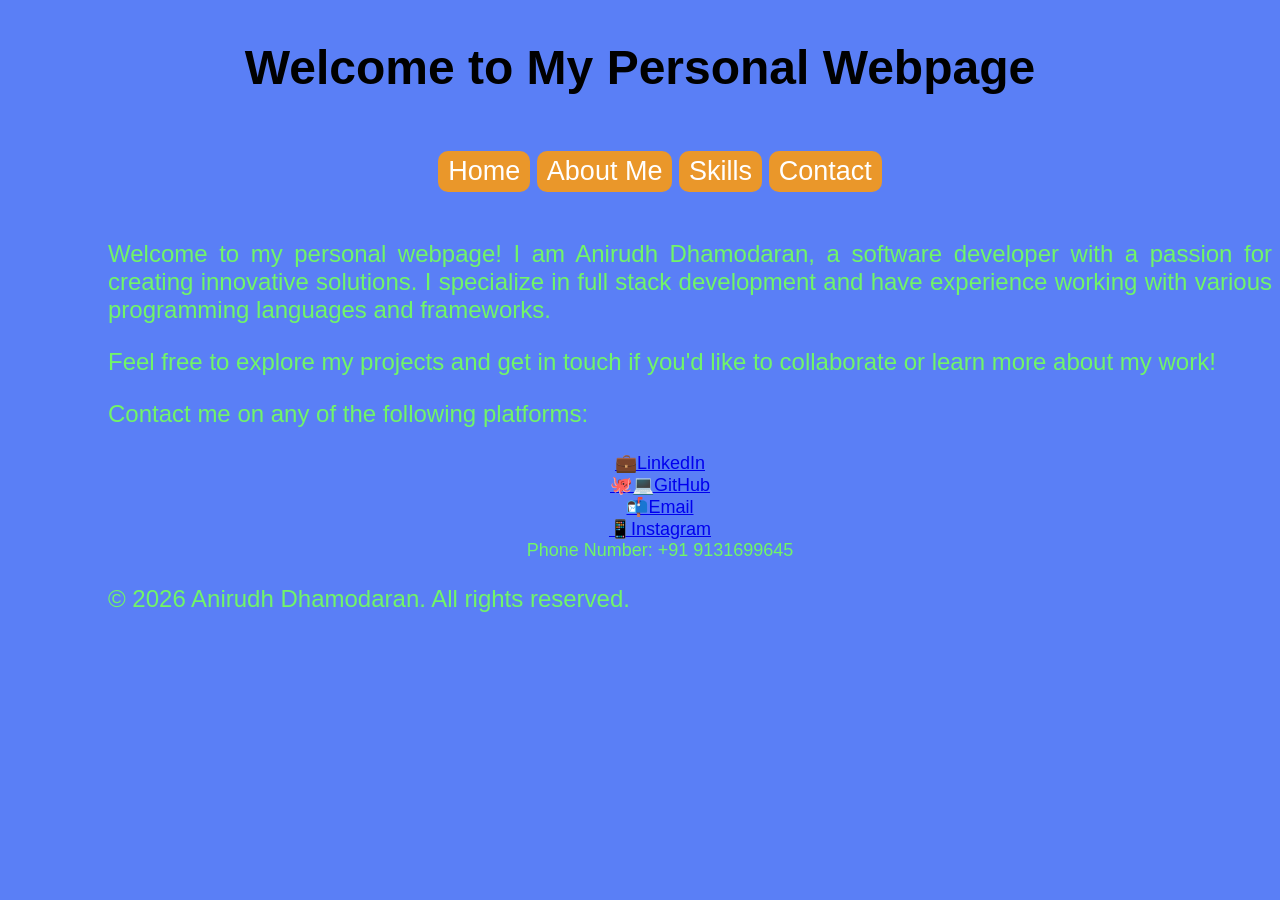
==== index.html @ d90ebed8 "Add files via upload" ====
<!DOCTYPE html>
<html lang="en">
<head>
    <meta charset="UTF-8">
    <meta name="viewport" content="width=device-width, initial-scale=1.0">
    <title>Anirudh Dhamodaran</title>
    <link rel="stylesheet" href="styles.css">
</head>
<body>
    <header>
        <h1>Welcome to My Personal Webpage</h1>
        <nav>
            <ul>
                <li class="nav-links"><a href="index.html"><button>Home</button></a></li>
                <li class="nav-links"><a href="about.html"><button>About Me</button></a></li>
                <li class="nav-links"><a href="skills.html"><button>Skills</button></a></li>
                <li class="nav-links"><a href="contact.html"><button>Contact</button></a></li>
            </ul>
        </nav>
    </header>
    <p>Welcome to my personal webpage! I am Anirudh Dhamodaran, a software developer with a passion for creating innovative solutions. I specialize in full stack development and have experience working with various programming languages and frameworks.</p>
    <p>Feel free to explore my projects and get in touch if you'd like to collaborate or learn more about my work!</p>
    <p>Contact me on any of the following platforms:</p>
    <ul>
        <li><a href="https://www.linkedin.com/in/anirudh-dhamodaran-4a5846377/">💼LinkedIn</a></li>
        <li><a href="https://github.com/Senzar36">🐙💻GitHub</a></li>
        <li><a href="mailto:anirudhdhamodaran107@gmail.com">📬Email</a></li>
        <li><a href="https://www.instagram.com/anirudh.3607/">📱Instagram</a></li>
        <li>Phone Number: +91 9131699645</li>
    </ul>
    <footer>
        <p>&copy; 2026 Anirudh Dhamodaran. All rights reserved.</p>
    </footer>
</body>
</html>
---- styles.css ----
body {
    align-content: center;
    background-color: #5a7ff6;
}

h1 {
    color: rgb(0, 0, 0);
    font-family: 'Segoe UI', Tahoma, Geneva, Verdana, sans-serif;
    font-size: 3em;
    text-align: center;
}

h3 {
    color: rgb(0, 0, 0);
    font-family: 'Segoe UI', Tahoma, Geneva, Verdana, sans-serif;
    font-size: 2em;
    text-align: center;
}

p {
    color: rgb(113, 245, 104);
    font-family: 'Segoe UI', Tahoma, Geneva, Verdana, sans-serif;
    font-size: 1.5em;
    text-align: justify;
    margin-left: 100px;
}

ul {
    color: rgb(113, 245, 104);
    font-family: 'Segoe UI', Tahoma, Geneva, Verdana, sans-serif;
    font-size: 1.5em;
    text-align: center;
    list-style-type: none;
}

button {
    background-color: rgb(234, 151, 42);
    color: rgb(255, 255, 255);
    font-family: 'Segoe UI', Tahoma, Geneva, Verdana, sans-serif;
    font-size: 1.5em;
    padding: 5px 10px;
    border: none;
    border-radius: 10px;
    cursor: pointer;
}

nav {
    display: flex;
    justify-content: center;
    gap: 20px;
    margin-top: 20px;
}

li {
    font-size: large;
}

.nav-links {
    display: inline-block;
}
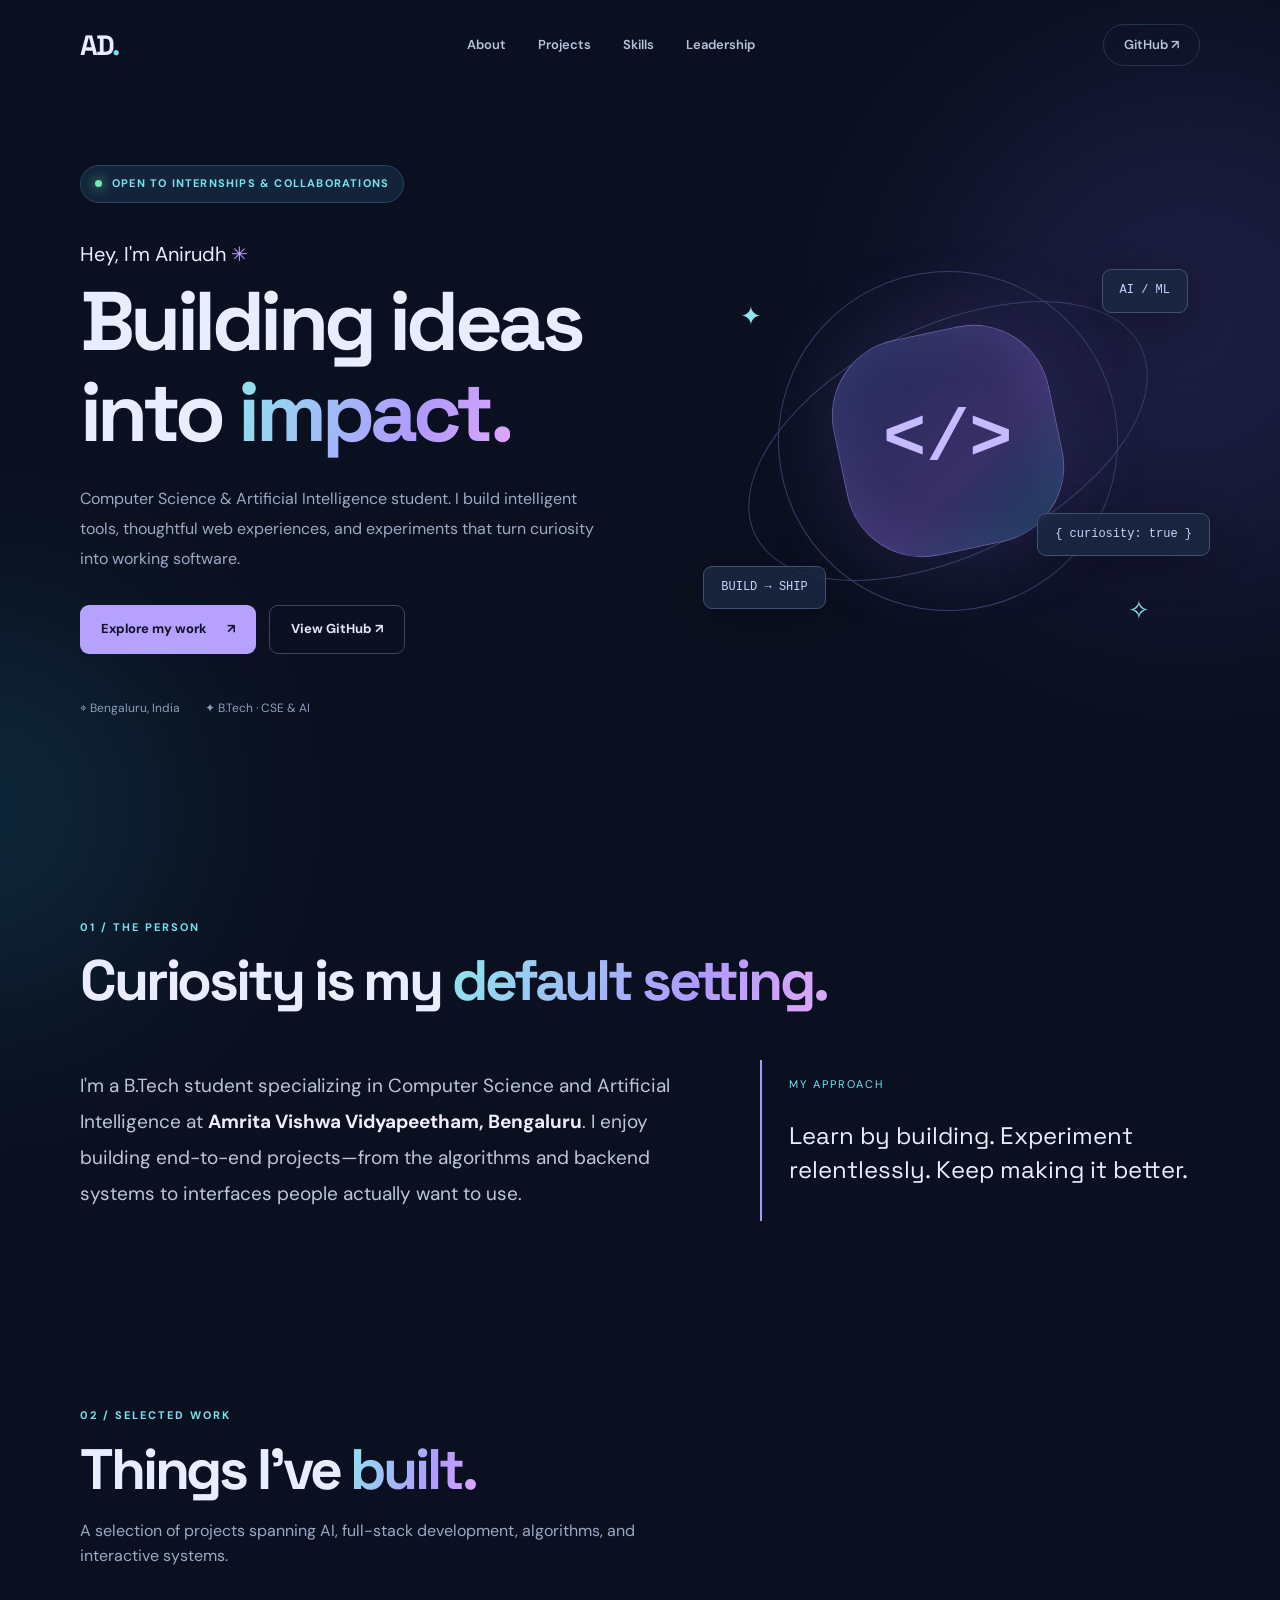
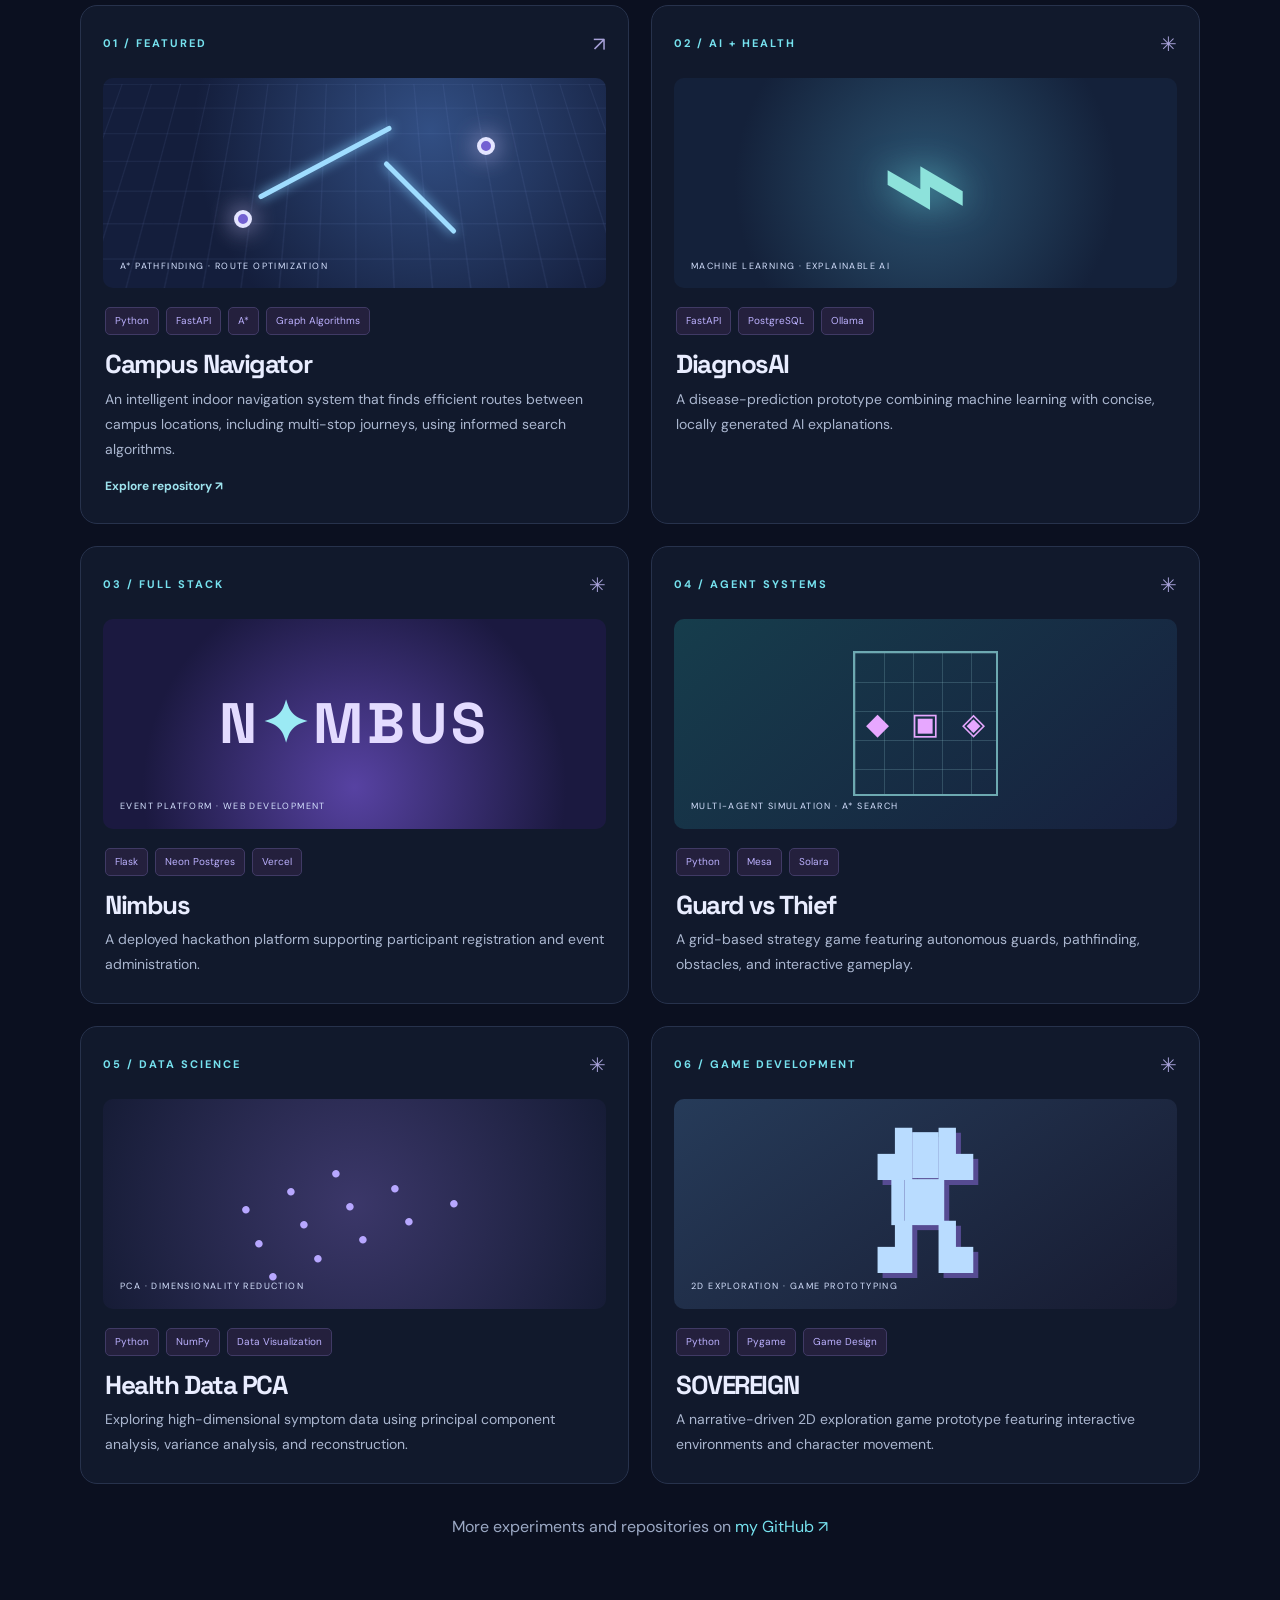
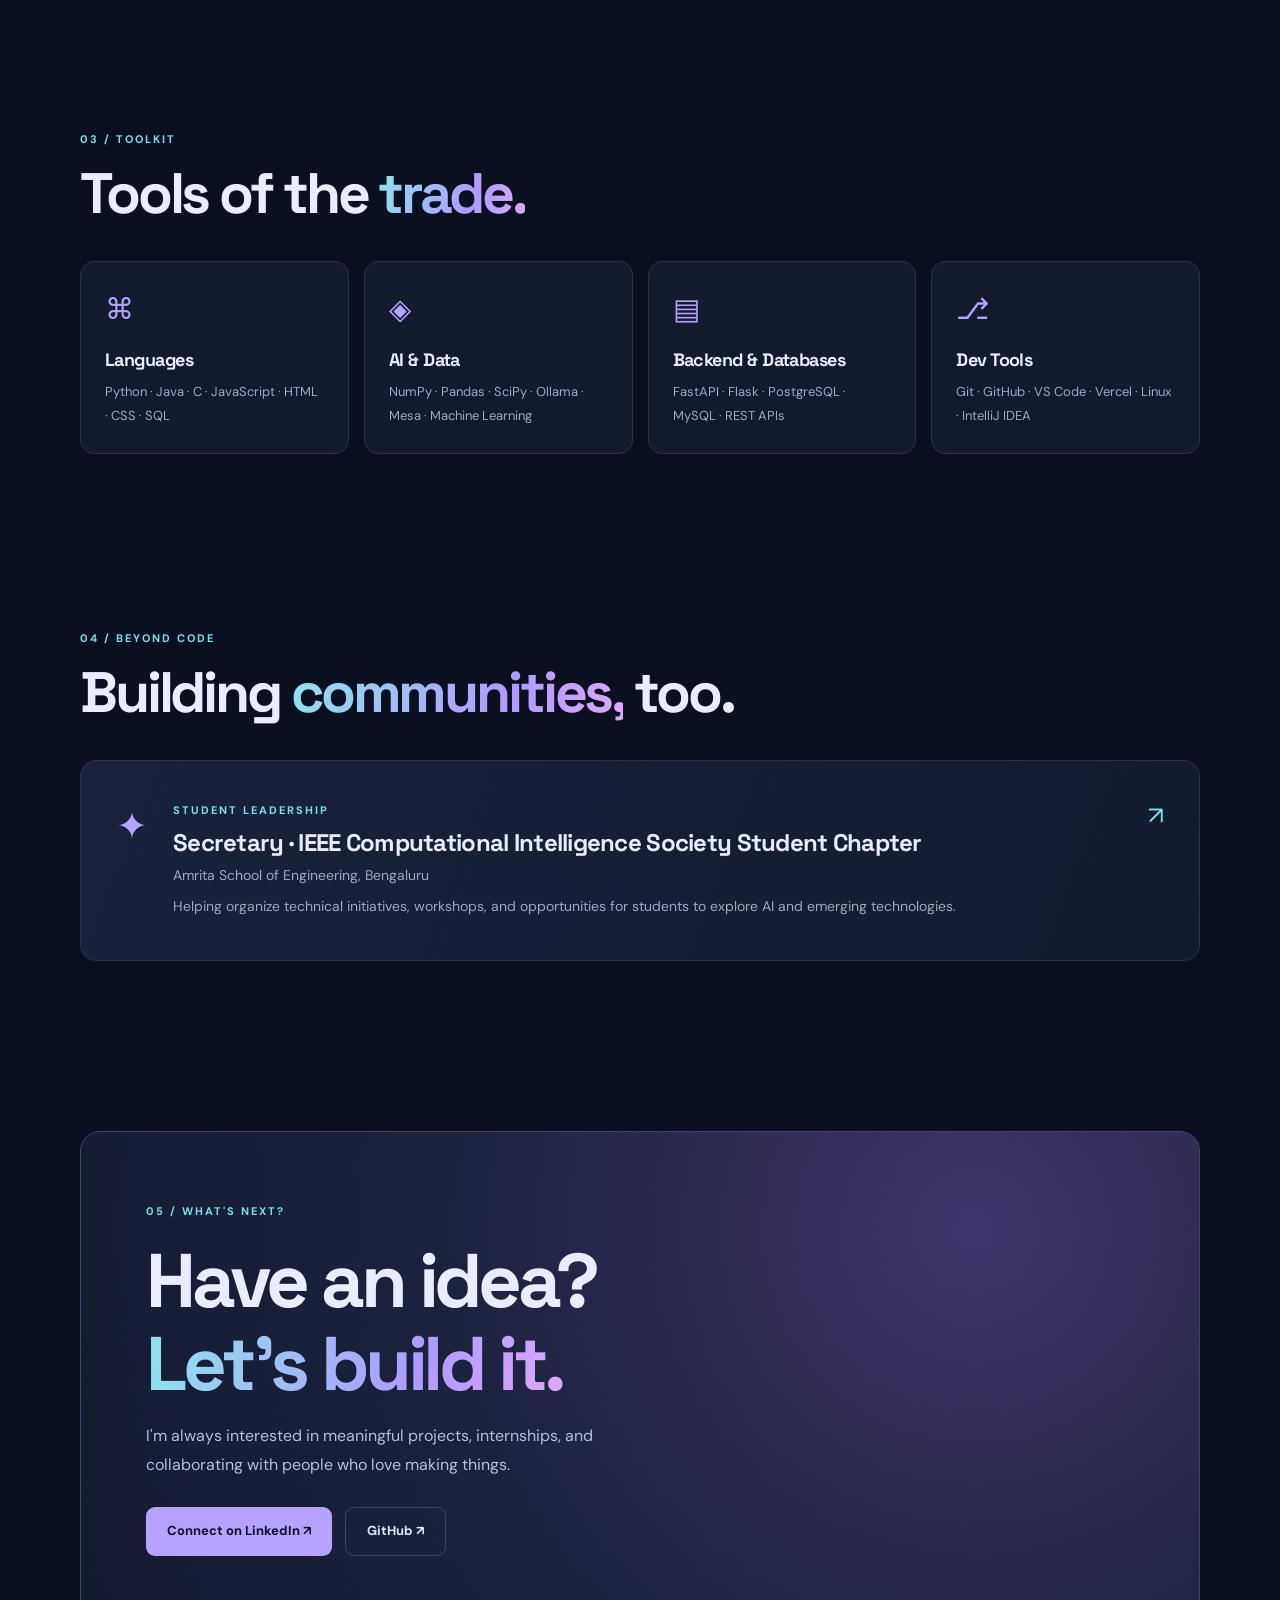
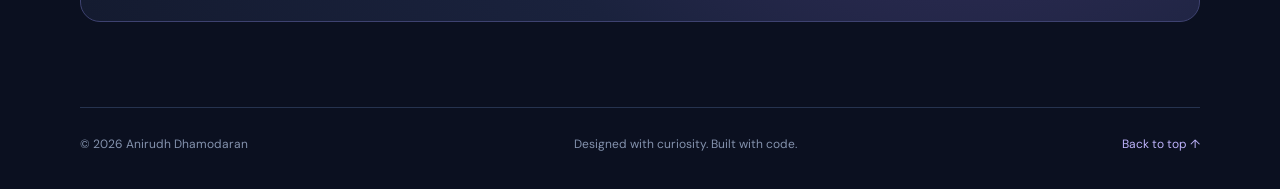
==== commit 9ec83196: "An even Better Change" ====
--- a/index.html
+++ b/index.html
@@ -1,35 +1 @@
-<!DOCTYPE html>
-<html lang="en">
-<head>
-    <meta charset="UTF-8">
-    <meta name="viewport" content="width=device-width, initial-scale=1.0">
-    <title>Anirudh Dhamodaran</title>
-    <link rel="stylesheet" href="styles.css">
-</head>
-<body>
-    <header>
-        <h1>Welcome to My Personal Webpage</h1>
-        <nav>
-            <ul>
-                <li class="nav-links"><a href="index.html"><button>Home</button></a></li>
-                <li class="nav-links"><a href="about.html"><button>About Me</button></a></li>
-                <li class="nav-links"><a href="skills.html"><button>Skills</button></a></li>
-                <li class="nav-links"><a href="contact.html"><button>Contact</button></a></li>
-            </ul>
-        </nav>
-    </header>
-    <p>Welcome to my personal webpage! I am Anirudh Dhamodaran, a software developer with a passion for creating innovative solutions. I specialize in full stack development and have experience working with various programming languages and frameworks.</p>
-    <p>Feel free to explore my projects and get in touch if you'd like to collaborate or learn more about my work!</p>
-    <p>Contact me on any of the following platforms:</p>
-    <ul>
-        <li><a href="https://www.linkedin.com/in/anirudh-dhamodaran-4a5846377/">💼LinkedIn</a></li>
-        <li><a href="https://github.com/Senzar36">🐙💻GitHub</a></li>
-        <li><a href="mailto:anirudhdhamodaran107@gmail.com">📬Email</a></li>
-        <li><a href="https://www.instagram.com/anirudh.3607/">📱Instagram</a></li>
-        <li>Phone Number: +91 9131699645</li>
-    </ul>
-    <footer>
-        <p>&copy; 2026 Anirudh Dhamodaran. All rights reserved.</p>
-    </footer>
-</body>
-</html>+<!doctype html><html lang="en"><head><meta charset="utf-8"><meta name="viewport" content="width=device-width,initial-scale=1"><meta name="theme-color" content="#0b1020"><meta name="description" content="Anirudh Dhamodaran — Computer Science & AI student building practical software, AI systems and interactive experiences."><title>Anirudh Dhamodaran | Software & AI Developer</title><link rel="stylesheet" href="style.css"></head><body><div class="glow glow-a"></div><div class="glow glow-b"></div><header class="nav wrap"><a class="brand" href="#home">AD<span>.</span></a><nav id="nav"><a href="#about">About</a><a href="#projects">Projects</a><a href="#skills">Skills</a><a href="#experience">Leadership</a></nav><a class="nav-cta" href="https://github.com/Senzar36" target="_blank" rel="noopener noreferrer">GitHub ↗</a><button class="menu" aria-label="Toggle navigation" aria-expanded="false">☰</button></header><main><section id="home" class="hero wrap"><div class="hero-copy"><div class="eyebrow"><span class="dot"></span> OPEN TO INTERNSHIPS & COLLABORATIONS</div><p class="intro">Hey, I'm Anirudh <span class="wave">✳</span></p><h1>Building ideas<br>into <em>impact.</em></h1><p class="lead">Computer Science & Artificial Intelligence student. I build intelligent tools, thoughtful web experiences, and experiments that turn curiosity into working software.</p><div class="actions"><a class="btn primary" href="#projects">Explore my work <span>↗</span></a><a class="btn secondary" href="https://github.com/Senzar36" target="_blank" rel="noopener noreferrer">View GitHub ↗</a></div><div class="hero-meta"><span>⌖ Bengaluru, India</span><span>✦ B.Tech · CSE & AI</span></div></div><div class="hero-art" aria-hidden="true"><div class="orbit orbit-one"></div><div class="orbit orbit-two"></div><div class="core"><span>&lt;/&gt;</span></div><div class="float-tag tag-one">AI / ML</div><div class="float-tag tag-two">BUILD → SHIP</div><div class="float-tag tag-three">{ curiosity: true }</div><div class="star s1">✦</div><div class="star s2">✧</div></div></section><section id="about" class="section wrap"><div class="section-head"><span class="kicker">01 / THE PERSON</span><h2>Curiosity is my <em>default setting.</em></h2></div><div class="about-grid"><p>I'm a B.Tech student specializing in Computer Science and Artificial Intelligence at <strong>Amrita Vishwa Vidyapeetham, Bengaluru</strong>. I enjoy building end-to-end projects—from the algorithms and backend systems to interfaces people actually want to use.</p><div class="about-note"><span>MY APPROACH</span><p>Learn by building. Experiment relentlessly. Keep making it better.</p></div></div></section><section id="projects" class="section wrap"><div class="section-head"><span class="kicker">02 / SELECTED WORK</span><h2>Things I've <em>built.</em></h2><p>A selection of projects spanning AI, full-stack development, algorithms, and interactive systems.</p></div><div class="project-grid"><article class="project featured"><div class="project-top"><span class="project-num">01 / FEATURED</span><span class="project-symbol">↗</span></div><div class="project-visual visual-navigator"><div class="map-grid"></div><div class="route r1"></div><div class="route r2"></div><div class="pin p1"></div><div class="pin p2"></div><span class="visual-caption">A* PATHFINDING · ROUTE OPTIMIZATION</span></div><div class="project-body"><div class="project-tags"><span>Python</span><span>FastAPI</span><span>A*</span><span>Graph Algorithms</span></div><h3>Campus Navigator</h3><p>An intelligent indoor navigation system that finds efficient routes between campus locations, including multi-stop journeys, using informed search algorithms.</p><a href="https://github.com/Senzar36/Campus_Navigator" target="_blank" rel="noopener noreferrer">Explore repository ↗</a></div></article><article class="project"><div class="project-top"><span class="project-num">02 / AI + HEALTH</span><span class="project-symbol">✳</span></div><div class="project-visual visual-diagnos"><div class="pulse-line">⌁</div><span class="visual-caption">MACHINE LEARNING · EXPLAINABLE AI</span></div><div class="project-body"><div class="project-tags"><span>FastAPI</span><span>PostgreSQL</span><span>Ollama</span></div><h3>DiagnosAI</h3><p>A disease-prediction prototype combining machine learning with concise, locally generated AI explanations.</p></div></article><article class="project"><div class="project-top"><span class="project-num">03 / FULL STACK</span><span class="project-symbol">✳</span></div><div class="project-visual visual-nimbus"><div class="nimbus-word">N<span>✦</span>MBUS</div><span class="visual-caption">EVENT PLATFORM · WEB DEVELOPMENT</span></div><div class="project-body"><div class="project-tags"><span>Flask</span><span>Neon Postgres</span><span>Vercel</span></div><h3>Nimbus</h3><p>A deployed hackathon platform supporting participant registration and event administration.</p></div></article><article class="project"><div class="project-top"><span class="project-num">04 / AGENT SYSTEMS</span><span class="project-symbol">✳</span></div><div class="project-visual visual-game"><div class="game-grid"><span>◆</span><span>▣</span><span>◈</span></div><span class="visual-caption">MULTI-AGENT SIMULATION · A* SEARCH</span></div><div class="project-body"><div class="project-tags"><span>Python</span><span>Mesa</span><span>Solara</span></div><h3>Guard vs Thief</h3><p>A grid-based strategy game featuring autonomous guards, pathfinding, obstacles, and interactive gameplay.</p></div></article><article class="project"><div class="project-top"><span class="project-num">05 / DATA SCIENCE</span><span class="project-symbol">✳</span></div><div class="project-visual visual-pca"><div class="scatter">· · ·<br> · · · ·<br>· · · · ·</div><span class="visual-caption">PCA · DIMENSIONALITY REDUCTION</span></div><div class="project-body"><div class="project-tags"><span>Python</span><span>NumPy</span><span>Data Visualization</span></div><h3>Health Data PCA</h3><p>Exploring high-dimensional symptom data using principal component analysis, variance analysis, and reconstruction.</p></div></article><article class="project"><div class="project-top"><span class="project-num">06 / GAME DEVELOPMENT</span><span class="project-symbol">✳</span></div><div class="project-visual visual-sovereign"><div class="pixel-character">▟█▙<br>▐█▌<br>▟ ▙</div><span class="visual-caption">2D EXPLORATION · GAME PROTOTYPING</span></div><div class="project-body"><div class="project-tags"><span>Python</span><span>Pygame</span><span>Game Design</span></div><h3>SOVEREIGN</h3><p>A narrative-driven 2D exploration game prototype featuring interactive environments and character movement.</p></div></article></div><p class="more-work">More experiments and repositories on <a href="https://github.com/Senzar36" target="_blank" rel="noopener noreferrer">my GitHub ↗</a></p></section><section id="skills" class="section wrap"><div class="section-head"><span class="kicker">03 / TOOLKIT</span><h2>Tools of the <em>trade.</em></h2></div><div class="skill-grid"><div class="skill-card"><div class="skill-icon">⌘</div><h3>Languages</h3><p>Python · Java · C · JavaScript · HTML · CSS · SQL</p></div><div class="skill-card"><div class="skill-icon">◈</div><h3>AI & Data</h3><p>NumPy · Pandas · SciPy · Ollama · Mesa · Machine Learning</p></div><div class="skill-card"><div class="skill-icon">▤</div><h3>Backend & Databases</h3><p>FastAPI · Flask · PostgreSQL · MySQL · REST APIs</p></div><div class="skill-card"><div class="skill-icon">⎇</div><h3>Dev Tools</h3><p>Git · GitHub · VS Code · Vercel · Linux · IntelliJ IDEA</p></div></div></section><section id="experience" class="section wrap"><div class="section-head"><span class="kicker">04 / BEYOND CODE</span><h2>Building <em>communities,</em> too.</h2></div><div class="leadership"><div class="lead-icon">✦</div><div><span class="role-label">STUDENT LEADERSHIP</span><h3>Secretary · IEEE Computational Intelligence Society Student Chapter</h3><p>Amrita School of Engineering, Bengaluru</p><p>Helping organize technical initiatives, workshops, and opportunities for students to explore AI and emerging technologies.</p></div><span class="lead-arrow">↗</span></div></section><section id="contact" class="section wrap"><div class="contact-box"><span class="kicker">05 / WHAT'S NEXT?</span><h2>Have an idea?<br><em>Let's build it.</em></h2><p>I'm always interested in meaningful projects, internships, and collaborating with people who love making things.</p><div class="actions"><a class="btn primary" href="https://www.linkedin.com/" target="_blank" rel="noopener noreferrer" title="Find me on LinkedIn">Connect on LinkedIn ↗</a><a class="btn secondary" href="https://github.com/Senzar36" target="_blank" rel="noopener noreferrer">GitHub ↗</a></div></div></section></main><footer class="wrap footer"><span>© <span id="year"></span> Anirudh Dhamodaran</span><span>Designed with curiosity. Built with code.</span><a href="#home">Back to top ↑</a></footer><script src="script.js"></script></body></html>
--- a/style.css
+++ b/style.css
@@ -0,0 +1 @@
+@import url('https://fonts.googleapis.com/css2?family=DM+Sans:wght@400;500;600;700&family=Space+Grotesk:wght@400;500;600;700&display=swap');:root{--bg:#0b1020;--panel:#111a30;--text:#e9edff;--muted:#9ca9c4;--line:#26334f;--violet:#ad93ff;--cyan:#76e2ef}*{box-sizing:border-box}html{scroll-behavior:smooth}body{margin:0;background:var(--bg);color:var(--text);font-family:'DM Sans',sans-serif;line-height:1.6;overflow-x:hidden}a{color:inherit;text-decoration:none}button{font:inherit}.wrap{width:min(1120px,calc(100% - 48px));margin:auto}.glow{position:absolute;pointer-events:none;filter:blur(100px);border-radius:50%;opacity:.19;z-index:-1}.glow-a{background:#6551c9;width:500px;height:500px;top:80px;right:-160px}.glow-b{background:#1b8ea9;width:380px;height:380px;top:620px;left:-210px}.nav{height:90px;display:flex;align-items:center;gap:40px}.brand{font-family:'Space Grotesk';font-size:28px;font-weight:700;letter-spacing:-2px}.brand span{color:var(--cyan)}nav{display:flex;gap:32px;margin:auto}nav a,.nav-cta{font-size:13px;color:#b7c2db;font-weight:600}nav a:hover,.nav-cta:hover{color:var(--cyan)}.nav-cta{border:1px solid var(--line);border-radius:50px;padding:10px 20px}.menu{display:none;background:none;border:0;color:white;font-size:24px}.hero{min-height:650px;display:grid;grid-template-columns:1.12fr 1fr;align-items:center;gap:50px;padding:75px 0 110px}.eyebrow,.kicker,.project-num,.role-label{font-size:11px;font-weight:700;letter-spacing:2px;color:var(--cyan)}.eyebrow{display:inline-flex;align-items:center;gap:10px;background:#13243a;border:1px solid #28445b;padding:9px 14px;border-radius:50px;letter-spacing:1.2px}.dot{width:7px;height:7px;background:#78e7b4;border-radius:50%;box-shadow:0 0 12px #78e7b4}.intro{font-size:20px;margin:35px 0 6px}.wave{color:#b99fff}h1,h2,h3{font-family:'Space Grotesk',sans-serif;letter-spacing:-.055em;line-height:1.1}h1{font-size:clamp(58px,6.5vw,88px);margin:0}em{font-style:normal;background:linear-gradient(110deg,#8de6ed,#b09aff 65%,#e0a8fa);color:transparent;background-clip:text}.lead{font-size:16px;color:var(--muted);max-width:530px;line-height:1.9;margin:25px 0 30px}.actions{display:flex;gap:13px;flex-wrap:wrap}.btn{display:inline-flex;align-items:center;gap:20px;border-radius:9px;padding:13px 21px;font-size:13px;font-weight:700;transition:transform .2s,background .2s}.btn:hover{transform:translateY(-3px)}.primary{background:#b6a1ff;color:#101327}.primary:hover{background:#d0c2ff}.secondary{border:1px solid #384665;color:#e2e7ff}.secondary:hover{background:#1a2540}.hero-meta{display:flex;gap:25px;color:#8d9dbb;font-size:12px;margin-top:45px}.hero-art{height:440px;position:relative;display:grid;place-items:center}.orbit{position:absolute;border:1px solid #334064;border-radius:50%;transform:rotate(-26deg)}.orbit-one{width:340px;height:340px}.orbit-two{width:430px;height:230px}.core{width:220px;height:220px;border-radius:35%;display:grid;place-items:center;background:linear-gradient(145deg,#222b59,#392f68 60%,#153b59);border:1px solid #665da0;box-shadow:0 0 90px #7764d133,inset 0 0 55px #b6a1ff22;transform:rotate(-12deg)}.core span{font-family:monospace;font-size:72px;font-weight:bold;color:#c6bbff;transform:rotate(12deg)}.float-tag{position:absolute;padding:11px 17px;border-radius:9px;background:#1b2741d9;border:1px solid #405074;color:#c3d3ff;font-family:monospace;font-size:12px;box-shadow:0 12px 40px #0004}.tag-one{top:48px;right:12px}.tag-two{bottom:52px;left:8px}.tag-three{right:-10px;bottom:105px}.star{position:absolute;color:#8fe7ee;font-size:26px}.s1{top:75px;left:45px}.s2{right:50px;bottom:30px}.section{padding:85px 0;scroll-margin-top:40px}.section-head{margin-bottom:36px}.section-head h2{font-size:clamp(38px,5vw,57px);margin:12px 0}.section-head>p{color:var(--muted);max-width:580px}.about-grid{display:grid;grid-template-columns:1.4fr 1fr;gap:65px;align-items:center}.about-grid>p{font-size:19px;line-height:1.9;color:#bbc6dc}.about-grid strong{color:#f0edff}.about-note{border-left:2px solid #a998ff;padding:10px 0 10px 27px}.about-note span{font-size:11px;letter-spacing:2px;color:var(--cyan)}.about-note p{font-family:'Space Grotesk';font-size:24px;line-height:1.4}.project-grid{display:grid;grid-template-columns:repeat(2,minmax(0,1fr));gap:22px}.project{background:#11192c;border:1px solid #27324c;border-radius:17px;padding:22px;transition:transform .25s,border-color .25s}.project:hover{transform:translateY(-5px);border-color:#7967b2}.project-top{display:flex;justify-content:space-between;align-items:center;margin-bottom:18px}.project-symbol{font-size:20px;color:#a7a1d8}.project-visual{height:210px;border-radius:10px;position:relative;overflow:hidden;display:grid;place-items:center}.visual-caption{position:absolute;bottom:15px;left:17px;font-size:9px;letter-spacing:1.4px;color:#d6e2ff}.visual-navigator{background:radial-gradient(circle at 65% 25%,#324f84,#141e3c 65%)}.map-grid{position:absolute;inset:0;background-image:linear-gradient(#98b2ff14 1px,transparent 1px),linear-gradient(90deg,#98b2ff14 1px,transparent 1px);background-size:28px 28px;transform:perspective(350px) rotateX(25deg) scale(1.2)}.route{position:absolute;background:#9fddff;box-shadow:0 0 12px #82c9f9;border-radius:5px}.r1{width:150px;height:5px;transform:translate(-30px,-20px) rotate(-28deg)}.r2{width:100px;height:5px;transform:translate(65px,15px) rotate(45deg)}.pin{width:18px;height:18px;border:4px solid #e4e5ff;background:#7361d2;border-radius:50%;position:absolute;box-shadow:0 0 25px #d6caff}.p1{left:26%;top:63%}.p2{right:22%;top:28%}.visual-diagnos{background:radial-gradient(circle,#2b5270,#14213a 70%)}.pulse-line{font-size:155px;color:#8de2db;text-shadow:0 0 35px #69d9d999;line-height:1}.visual-nimbus{background:radial-gradient(circle at 50% 80%,#5742a2,#1b1940 70%)}.nimbus-word{font-family:'Space Grotesk';font-size:57px;font-weight:700;letter-spacing:4px;color:#e3dbff}.nimbus-word span{color:#9beaf4}.visual-game{background:linear-gradient(140deg,#163d4c,#17203e)}.game-grid{width:145px;height:145px;border:2px solid #6da9b1;background-image:linear-gradient(#7caeb944 1px,transparent 1px),linear-gradient(90deg,#7caeb944 1px,transparent 1px);background-size:29px 29px;display:flex;align-items:center;justify-content:space-around;font-size:30px;color:#e7a7ff}.visual-pca{background:radial-gradient(circle,#3b3769,#161c36)}.scatter{font-size:65px;letter-spacing:12px;line-height:.55;color:#b7a7ff;transform:rotate(-22deg)}.visual-sovereign{background:linear-gradient(145deg,#263b59,#171b31)}.pixel-character{font-family:monospace;white-space:pre;font-size:44px;line-height:1.05;color:#b9dcff;text-shadow:5px 5px #564b92}.project-body{padding:19px 2px 3px}.project-tags{display:flex;gap:7px;flex-wrap:wrap}.project-tags span{font-size:10px;color:#bcb1ff;border:1px solid #403a65;background:#24203d;border-radius:5px;padding:5px 9px}.project h3{font-size:26px;margin:15px 0 8px}.project p{font-size:14px;color:#aab6cf;line-height:1.8;margin:0}.project-body>a{display:inline-block;margin-top:15px;color:#9de2ed;font-size:12px;font-weight:700}.more-work{text-align:center;color:var(--muted);margin-top:30px}.more-work a{color:var(--cyan)}.skill-grid{display:grid;grid-template-columns:repeat(4,1fr);gap:15px}.skill-card{border:1px solid var(--line);border-radius:14px;background:#121a2d;padding:24px}.skill-icon{color:#b6a3ff;font-size:29px}.skill-card h3{font-size:18px;letter-spacing:-.03em;margin:17px 0 10px}.skill-card p{color:var(--muted);font-size:13px;line-height:1.9;margin:0}.leadership{display:flex;align-items:flex-start;gap:25px;border:1px solid var(--line);border-radius:16px;padding:35px;background:linear-gradient(110deg,#18223a,#121b2e)}.lead-icon{font-size:38px;color:#b6a3ff}.leadership h3{font-size:24px;letter-spacing:-.03em;margin:8px 0}.leadership p{font-size:14px;color:var(--muted);margin:8px 0}.lead-arrow{margin-left:auto;color:var(--cyan);font-size:25px}.contact-box{border:1px solid #3e4270;background:radial-gradient(circle at 80% 20%,#41356b,#1a223d 55%,#141b30);padding:65px;border-radius:20px}.contact-box h2{font-size:clamp(50px,6vw,76px);margin:16px 0}.contact-box p{max-width:540px;color:#b6c0d8;line-height:1.8;margin-bottom:28px}.footer{border-top:1px solid var(--line);padding:27px 0 35px;display:flex;justify-content:space-between;gap:15px;font-size:12px;color:#8492ad}.footer a{color:#bdb2fa}@media(max-width:850px){.hero{grid-template-columns:1fr;padding-top:50px}.hero-art{height:340px;grid-row:2}.orbit-one{width:270px;height:270px}.orbit-two{width:340px;height:180px}.core{width:170px;height:170px}.core span{font-size:56px}.skill-grid{grid-template-columns:repeat(2,1fr)}.about-grid{gap:30px}}@media(max-width:600px){.wrap{width:min(100% - 32px,1120px)}.nav{height:75px}.nav-cta{margin-left:auto}.menu{display:block}.nav nav{display:none;position:absolute;top:72px;left:16px;right:16px;background:#17223b;border:1px solid #35415d;padding:20px;z-index:10;border-radius:12px;flex-direction:column;gap:15px}.nav nav.open{display:flex}.hero{gap:0;padding:40px 0 65px;min-height:0}.hero-meta{flex-wrap:wrap;gap:10px 20px}.hero-art{height:310px}.float-tag{font-size:10px}.tag-three{right:0}.section{padding:65px 0}.about-grid,.project-grid,.skill-grid{grid-template-columns:1fr}.about-grid>p{font-size:16px}.project-visual{height:190px}.contact-box{padding:36px 24px}.leadership{padding:23px;gap:12px}.lead-icon{font-size:25px}.leadership h3{font-size:20px}.footer{flex-direction:column;align-items:flex-start}.nav-cta{padding:8px 13px}}
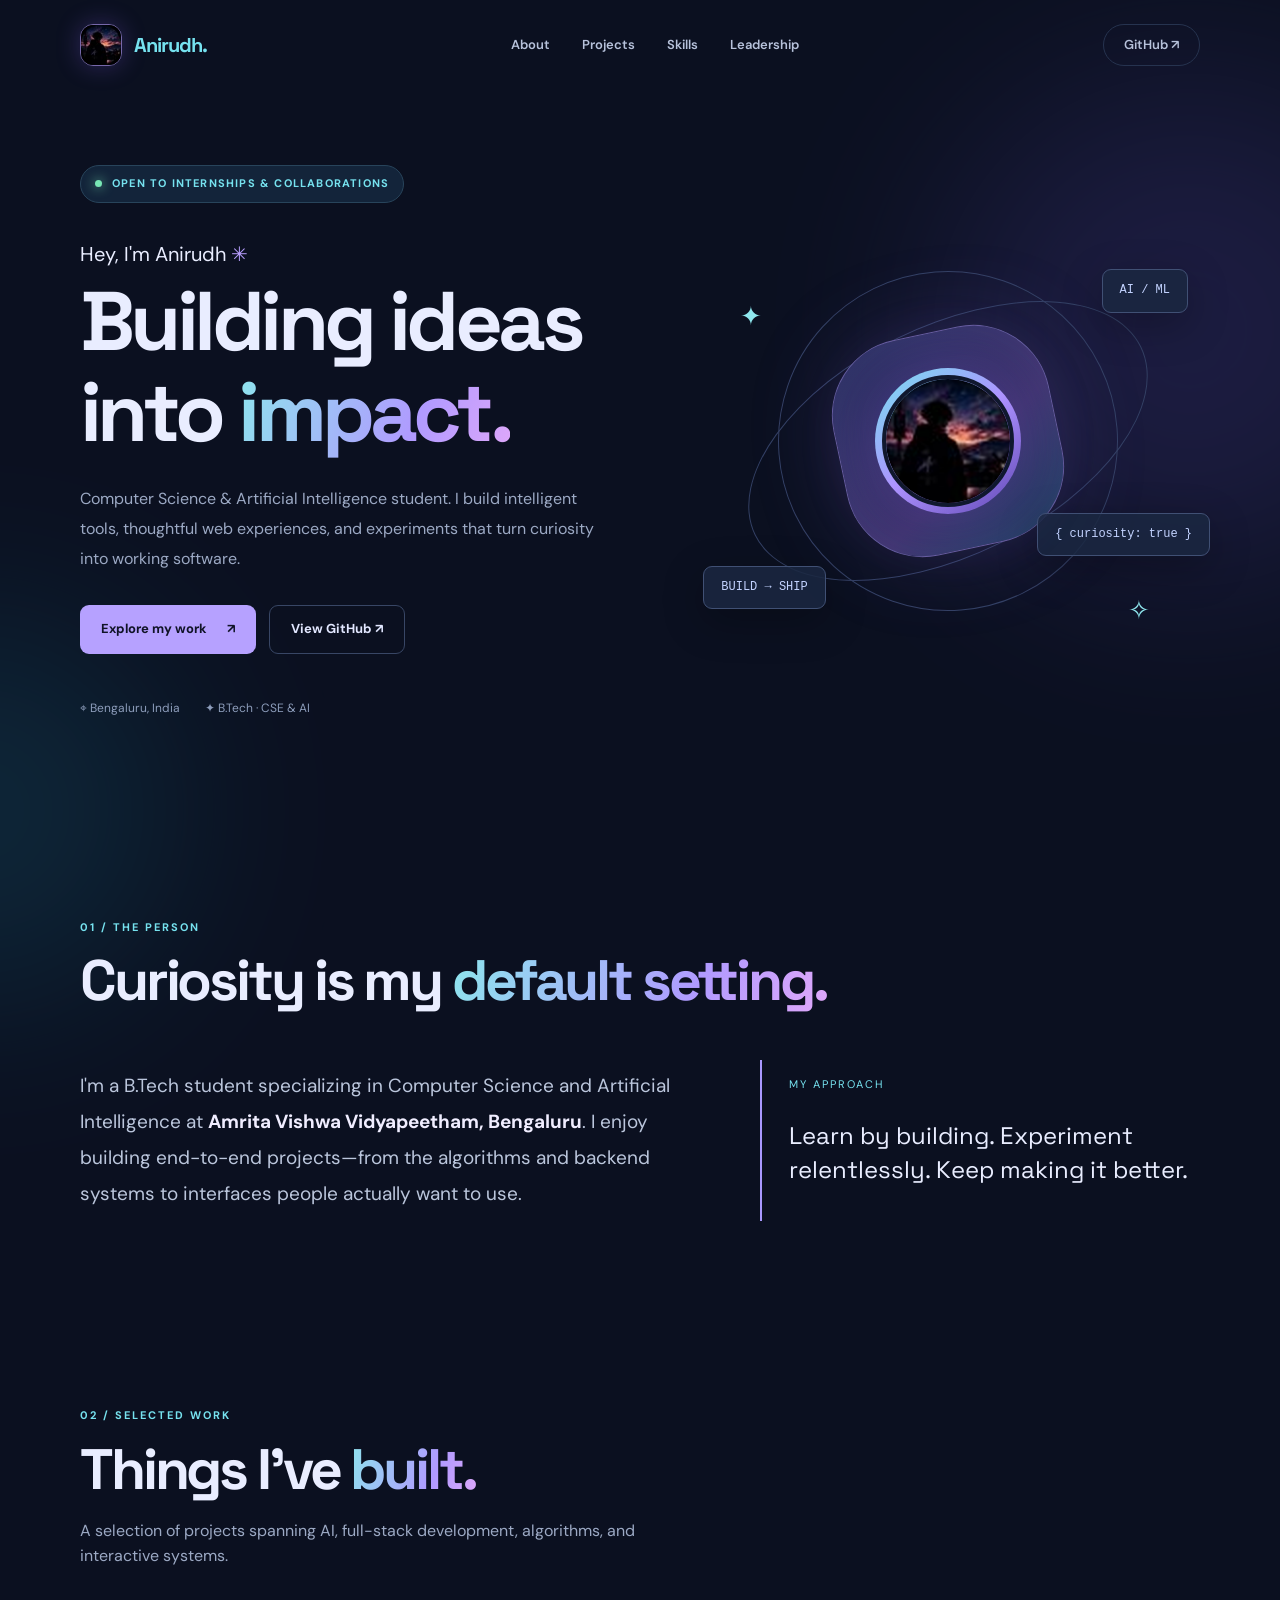
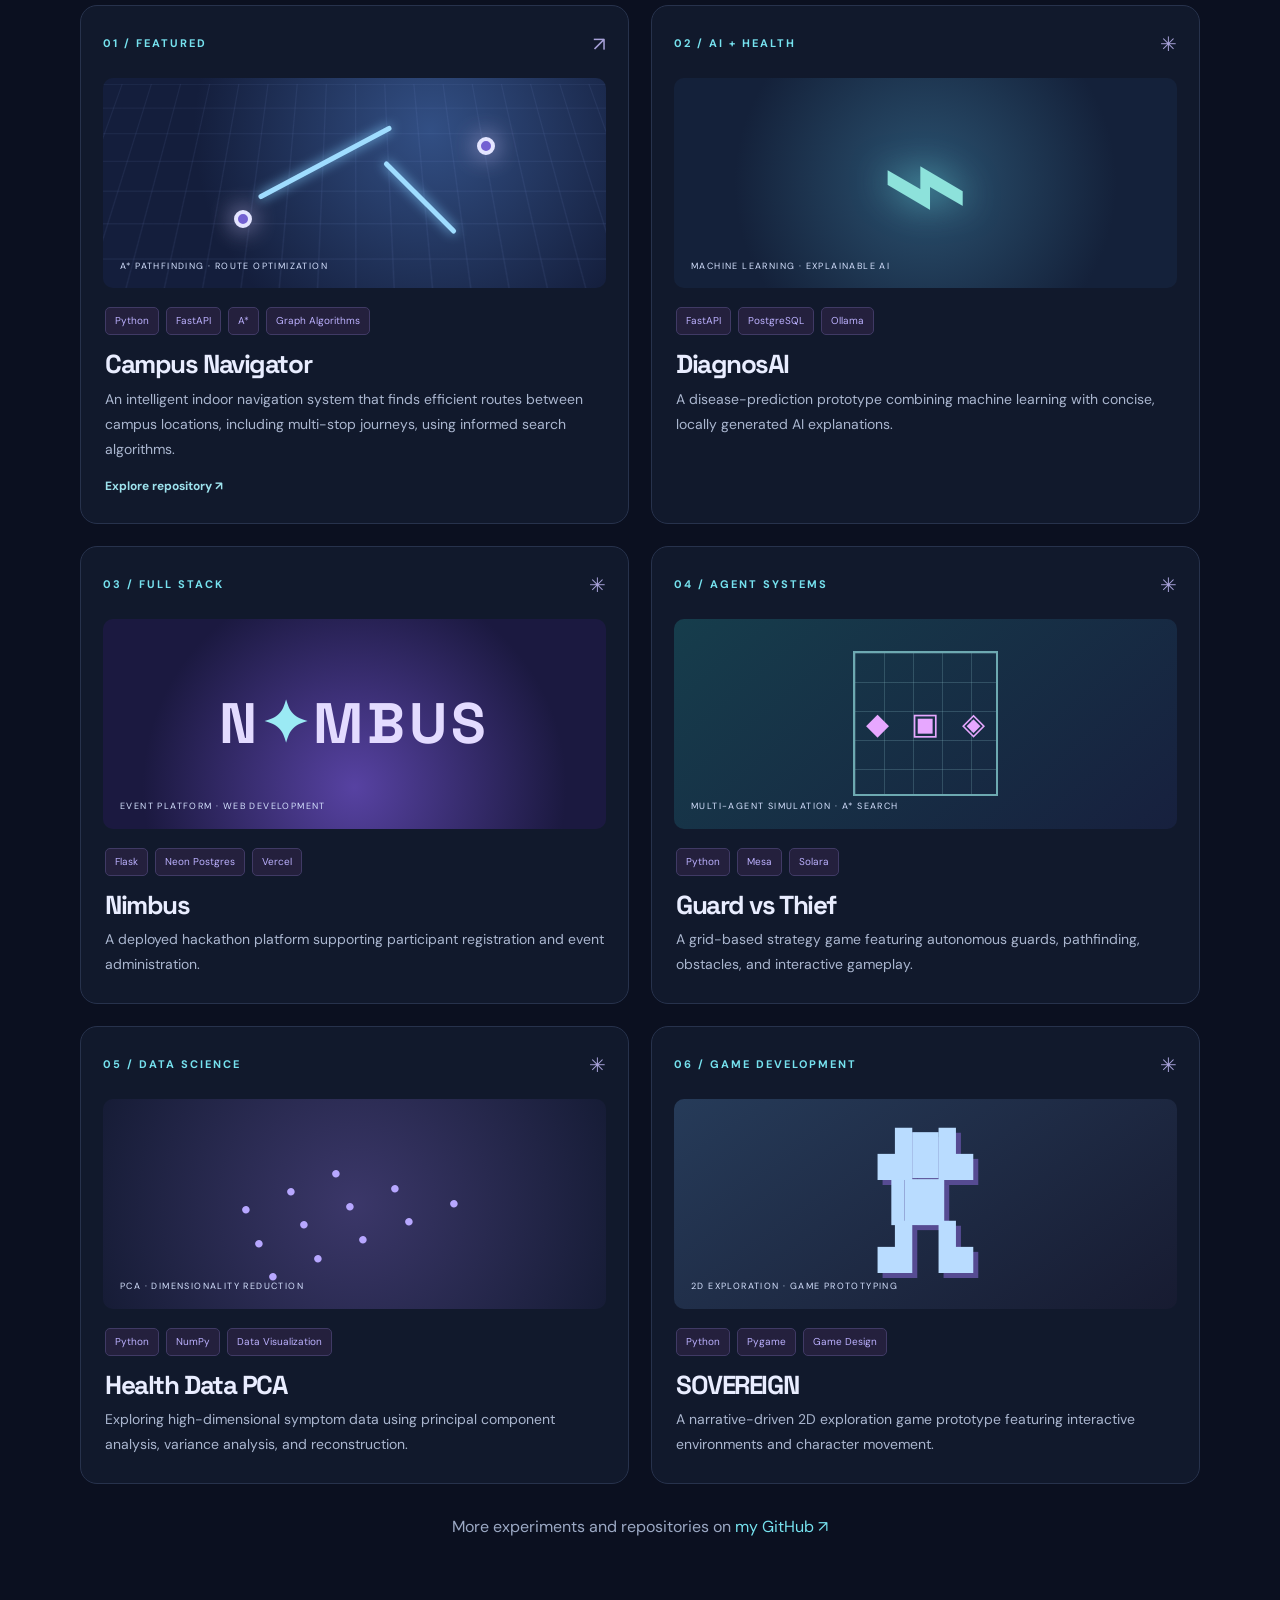
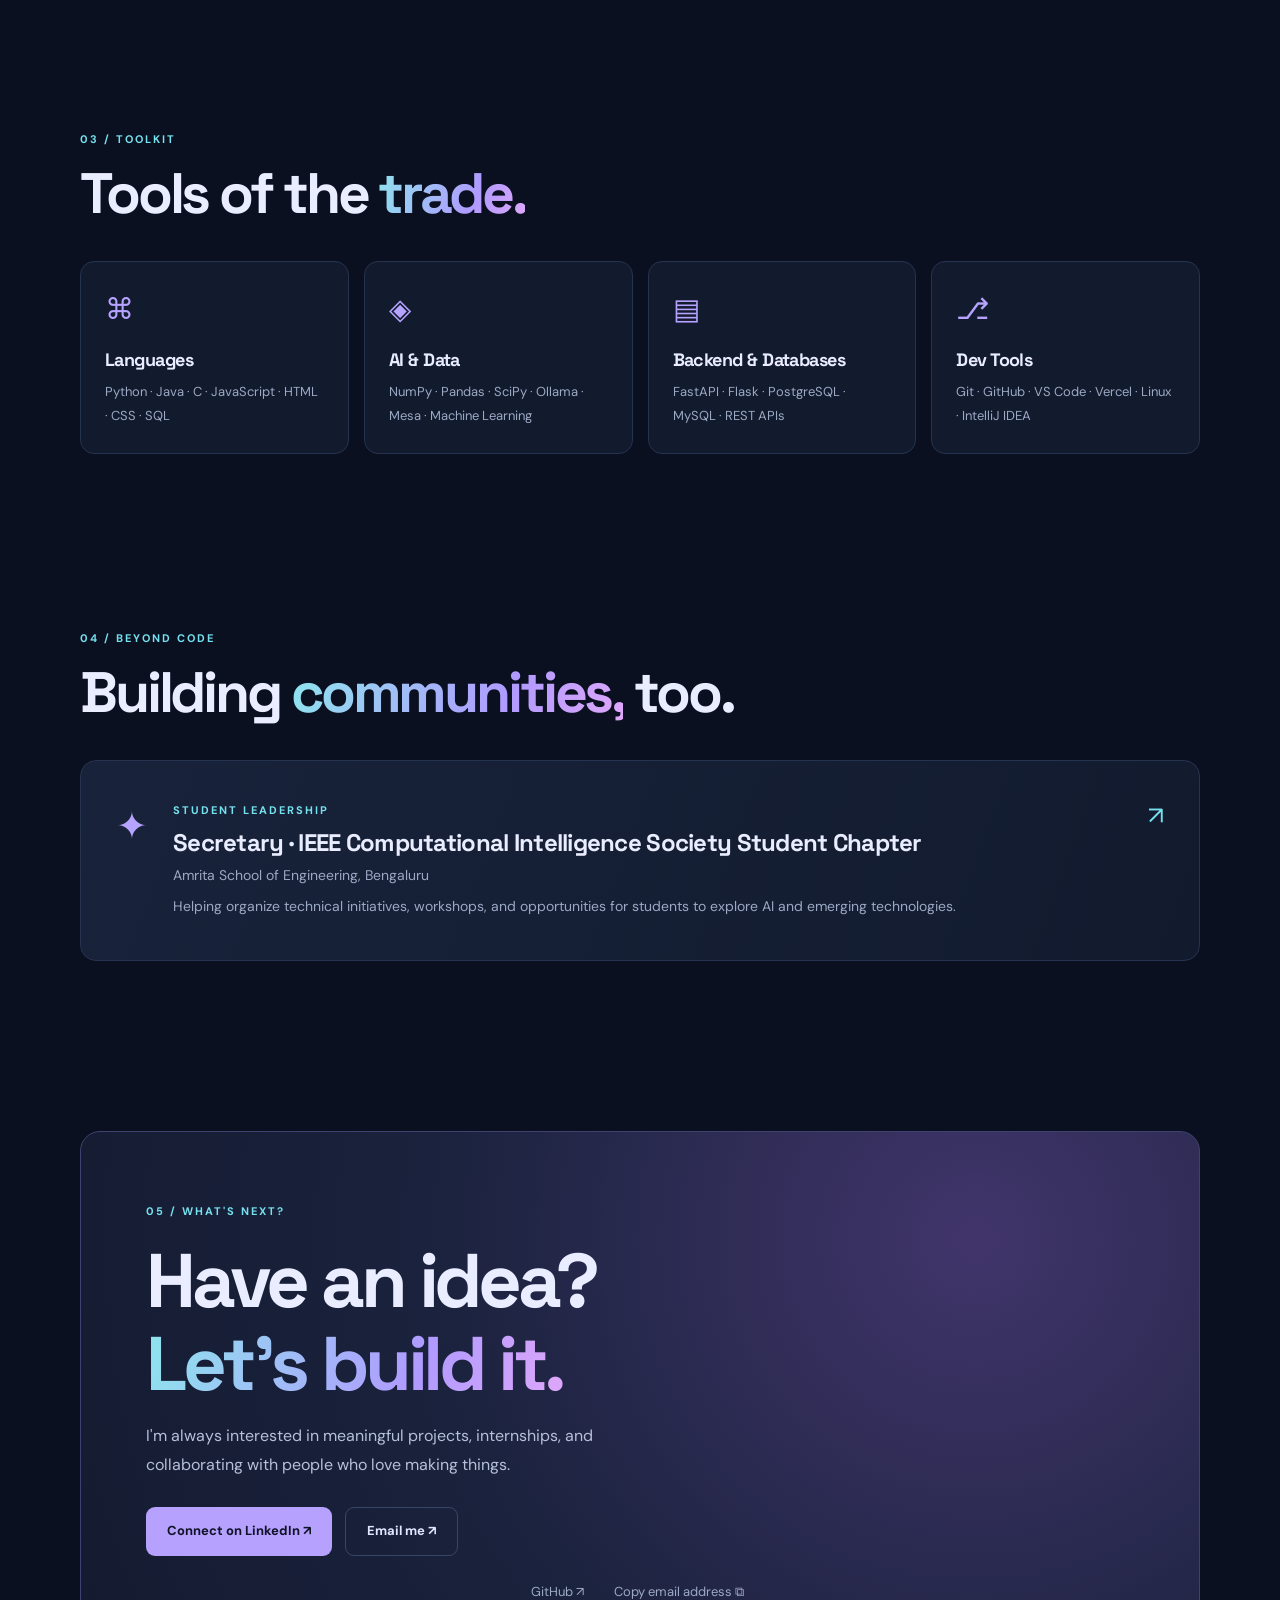
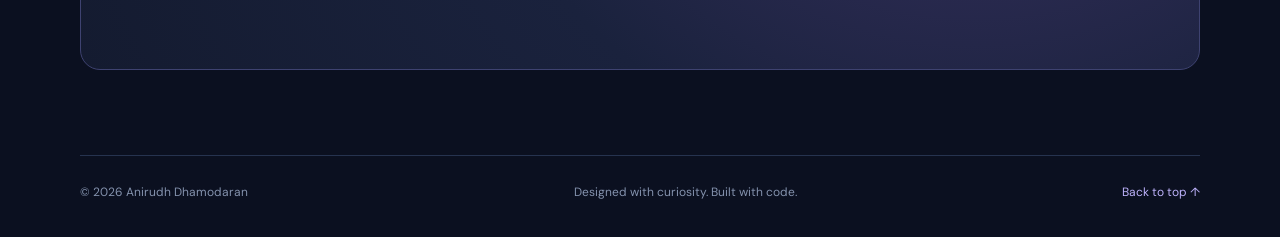
==== commit fcbbf50c: "Change the Logo" ====
--- a/index.html
+++ b/index.html
@@ -1 +1 @@
-<!doctype html><html lang="en"><head><meta charset="utf-8"><meta name="viewport" content="width=device-width,initial-scale=1"><meta name="theme-color" content="#0b1020"><meta name="description" content="Anirudh Dhamodaran — Computer Science & AI student building practical software, AI systems and interactive experiences."><title>Anirudh Dhamodaran | Software & AI Developer</title><link rel="stylesheet" href="style.css"></head><body><div class="glow glow-a"></div><div class="glow glow-b"></div><header class="nav wrap"><a class="brand" href="#home">AD<span>.</span></a><nav id="nav"><a href="#about">About</a><a href="#projects">Projects</a><a href="#skills">Skills</a><a href="#experience">Leadership</a></nav><a class="nav-cta" href="https://github.com/Senzar36" target="_blank" rel="noopener noreferrer">GitHub ↗</a><button class="menu" aria-label="Toggle navigation" aria-expanded="false">☰</button></header><main><section id="home" class="hero wrap"><div class="hero-copy"><div class="eyebrow"><span class="dot"></span> OPEN TO INTERNSHIPS & COLLABORATIONS</div><p class="intro">Hey, I'm Anirudh <span class="wave">✳</span></p><h1>Building ideas<br>into <em>impact.</em></h1><p class="lead">Computer Science & Artificial Intelligence student. I build intelligent tools, thoughtful web experiences, and experiments that turn curiosity into working software.</p><div class="actions"><a class="btn primary" href="#projects">Explore my work <span>↗</span></a><a class="btn secondary" href="https://github.com/Senzar36" target="_blank" rel="noopener noreferrer">View GitHub ↗</a></div><div class="hero-meta"><span>⌖ Bengaluru, India</span><span>✦ B.Tech · CSE & AI</span></div></div><div class="hero-art" aria-hidden="true"><div class="orbit orbit-one"></div><div class="orbit orbit-two"></div><div class="core"><span>&lt;/&gt;</span></div><div class="float-tag tag-one">AI / ML</div><div class="float-tag tag-two">BUILD → SHIP</div><div class="float-tag tag-three">{ curiosity: true }</div><div class="star s1">✦</div><div class="star s2">✧</div></div></section><section id="about" class="section wrap"><div class="section-head"><span class="kicker">01 / THE PERSON</span><h2>Curiosity is my <em>default setting.</em></h2></div><div class="about-grid"><p>I'm a B.Tech student specializing in Computer Science and Artificial Intelligence at <strong>Amrita Vishwa Vidyapeetham, Bengaluru</strong>. I enjoy building end-to-end projects—from the algorithms and backend systems to interfaces people actually want to use.</p><div class="about-note"><span>MY APPROACH</span><p>Learn by building. Experiment relentlessly. Keep making it better.</p></div></div></section><section id="projects" class="section wrap"><div class="section-head"><span class="kicker">02 / SELECTED WORK</span><h2>Things I've <em>built.</em></h2><p>A selection of projects spanning AI, full-stack development, algorithms, and interactive systems.</p></div><div class="project-grid"><article class="project featured"><div class="project-top"><span class="project-num">01 / FEATURED</span><span class="project-symbol">↗</span></div><div class="project-visual visual-navigator"><div class="map-grid"></div><div class="route r1"></div><div class="route r2"></div><div class="pin p1"></div><div class="pin p2"></div><span class="visual-caption">A* PATHFINDING · ROUTE OPTIMIZATION</span></div><div class="project-body"><div class="project-tags"><span>Python</span><span>FastAPI</span><span>A*</span><span>Graph Algorithms</span></div><h3>Campus Navigator</h3><p>An intelligent indoor navigation system that finds efficient routes between campus locations, including multi-stop journeys, using informed search algorithms.</p><a href="https://github.com/Senzar36/Campus_Navigator" target="_blank" rel="noopener noreferrer">Explore repository ↗</a></div></article><article class="project"><div class="project-top"><span class="project-num">02 / AI + HEALTH</span><span class="project-symbol">✳</span></div><div class="project-visual visual-diagnos"><div class="pulse-line">⌁</div><span class="visual-caption">MACHINE LEARNING · EXPLAINABLE AI</span></div><div class="project-body"><div class="project-tags"><span>FastAPI</span><span>PostgreSQL</span><span>Ollama</span></div><h3>DiagnosAI</h3><p>A disease-prediction prototype combining machine learning with concise, locally generated AI explanations.</p></div></article><article class="project"><div class="project-top"><span class="project-num">03 / FULL STACK</span><span class="project-symbol">✳</span></div><div class="project-visual visual-nimbus"><div class="nimbus-word">N<span>✦</span>MBUS</div><span class="visual-caption">EVENT PLATFORM · WEB DEVELOPMENT</span></div><div class="project-body"><div class="project-tags"><span>Flask</span><span>Neon Postgres</span><span>Vercel</span></div><h3>Nimbus</h3><p>A deployed hackathon platform supporting participant registration and event administration.</p></div></article><article class="project"><div class="project-top"><span class="project-num">04 / AGENT SYSTEMS</span><span class="project-symbol">✳</span></div><div class="project-visual visual-game"><div class="game-grid"><span>◆</span><span>▣</span><span>◈</span></div><span class="visual-caption">MULTI-AGENT SIMULATION · A* SEARCH</span></div><div class="project-body"><div class="project-tags"><span>Python</span><span>Mesa</span><span>Solara</span></div><h3>Guard vs Thief</h3><p>A grid-based strategy game featuring autonomous guards, pathfinding, obstacles, and interactive gameplay.</p></div></article><article class="project"><div class="project-top"><span class="project-num">05 / DATA SCIENCE</span><span class="project-symbol">✳</span></div><div class="project-visual visual-pca"><div class="scatter">· · ·<br> · · · ·<br>· · · · ·</div><span class="visual-caption">PCA · DIMENSIONALITY REDUCTION</span></div><div class="project-body"><div class="project-tags"><span>Python</span><span>NumPy</span><span>Data Visualization</span></div><h3>Health Data PCA</h3><p>Exploring high-dimensional symptom data using principal component analysis, variance analysis, and reconstruction.</p></div></article><article class="project"><div class="project-top"><span class="project-num">06 / GAME DEVELOPMENT</span><span class="project-symbol">✳</span></div><div class="project-visual visual-sovereign"><div class="pixel-character">▟█▙<br>▐█▌<br>▟ ▙</div><span class="visual-caption">2D EXPLORATION · GAME PROTOTYPING</span></div><div class="project-body"><div class="project-tags"><span>Python</span><span>Pygame</span><span>Game Design</span></div><h3>SOVEREIGN</h3><p>A narrative-driven 2D exploration game prototype featuring interactive environments and character movement.</p></div></article></div><p class="more-work">More experiments and repositories on <a href="https://github.com/Senzar36" target="_blank" rel="noopener noreferrer">my GitHub ↗</a></p></section><section id="skills" class="section wrap"><div class="section-head"><span class="kicker">03 / TOOLKIT</span><h2>Tools of the <em>trade.</em></h2></div><div class="skill-grid"><div class="skill-card"><div class="skill-icon">⌘</div><h3>Languages</h3><p>Python · Java · C · JavaScript · HTML · CSS · SQL</p></div><div class="skill-card"><div class="skill-icon">◈</div><h3>AI & Data</h3><p>NumPy · Pandas · SciPy · Ollama · Mesa · Machine Learning</p></div><div class="skill-card"><div class="skill-icon">▤</div><h3>Backend & Databases</h3><p>FastAPI · Flask · PostgreSQL · MySQL · REST APIs</p></div><div class="skill-card"><div class="skill-icon">⎇</div><h3>Dev Tools</h3><p>Git · GitHub · VS Code · Vercel · Linux · IntelliJ IDEA</p></div></div></section><section id="experience" class="section wrap"><div class="section-head"><span class="kicker">04 / BEYOND CODE</span><h2>Building <em>communities,</em> too.</h2></div><div class="leadership"><div class="lead-icon">✦</div><div><span class="role-label">STUDENT LEADERSHIP</span><h3>Secretary · IEEE Computational Intelligence Society Student Chapter</h3><p>Amrita School of Engineering, Bengaluru</p><p>Helping organize technical initiatives, workshops, and opportunities for students to explore AI and emerging technologies.</p></div><span class="lead-arrow">↗</span></div></section><section id="contact" class="section wrap"><div class="contact-box"><span class="kicker">05 / WHAT'S NEXT?</span><h2>Have an idea?<br><em>Let's build it.</em></h2><p>I'm always interested in meaningful projects, internships, and collaborating with people who love making things.</p><div class="actions"><a class="btn primary" href="https://www.linkedin.com/" target="_blank" rel="noopener noreferrer" title="Find me on LinkedIn">Connect on LinkedIn ↗</a><a class="btn secondary" href="https://github.com/Senzar36" target="_blank" rel="noopener noreferrer">GitHub ↗</a></div></div></section></main><footer class="wrap footer"><span>© <span id="year"></span> Anirudh Dhamodaran</span><span>Designed with curiosity. Built with code.</span><a href="#home">Back to top ↑</a></footer><script src="script.js"></script></body></html>
+<!doctype html><html lang="en"><head><meta charset="utf-8"><meta name="viewport" content="width=device-width,initial-scale=1"><meta name="theme-color" content="#0b1020"><meta name="description" content="Anirudh Dhamodaran — Computer Science & AI student building practical software, AI systems and interactive experiences."><title>Anirudh Dhamodaran | Software & AI Developer</title><link rel="icon" type="image/png" href="favicon.png"><link rel="apple-touch-icon" href="avatar.png"><meta property="og:title" content="Anirudh Dhamodaran | Software & AI Developer"><meta property="og:description" content="Projects in AI, full-stack development, algorithms, and interactive systems."><meta property="og:type" content="website"><link rel="stylesheet" href="style.css"></head><body><div class="scroll-progress" aria-hidden="true"></div><a class="skip-link" href="#home">Skip to content</a><div class="glow glow-a"></div><div class="glow glow-b"></div><header class="nav wrap"><a class="brand" href="#home" aria-label="Anirudh Dhamodaran — home"><img src="avatar.png" alt="" width="42" height="42"><span>Anirudh<span class="brand-dot">.</span></span></a><nav id="nav"><a href="#about">About</a><a href="#projects">Projects</a><a href="#skills">Skills</a><a href="#experience">Leadership</a></nav><a class="nav-cta" href="https://github.com/Senzar36" target="_blank" rel="noopener noreferrer">GitHub ↗</a><button class="menu" aria-label="Toggle navigation" aria-expanded="false">☰</button></header><main><section id="home" class="hero wrap"><div class="hero-copy"><div class="eyebrow"><span class="dot"></span> OPEN TO INTERNSHIPS & COLLABORATIONS</div><p class="intro">Hey, I'm Anirudh <span class="wave">✳</span></p><h1>Building ideas<br>into <em>impact.</em></h1><p class="lead">Computer Science & Artificial Intelligence student. I build intelligent tools, thoughtful web experiences, and experiments that turn curiosity into working software.</p><div class="actions"><a class="btn primary" href="#projects">Explore my work <span>↗</span></a><a class="btn secondary" href="https://github.com/Senzar36" target="_blank" rel="noopener noreferrer">View GitHub ↗</a></div><div class="hero-meta"><span>⌖ Bengaluru, India</span><span>✦ B.Tech · CSE & AI</span></div></div><div class="hero-art" aria-hidden="true"><div class="avatar-halo"><img src="avatar.png" alt="" class="hero-avatar"></div><div class="orbit orbit-one"></div><div class="orbit orbit-two"></div><div class="core"><span>&lt;/&gt;</span></div><div class="float-tag tag-one">AI / ML</div><div class="float-tag tag-two">BUILD → SHIP</div><div class="float-tag tag-three">{ curiosity: true }</div><div class="star s1">✦</div><div class="star s2">✧</div></div></section><section id="about" class="section wrap"><div class="section-head"><span class="kicker">01 / THE PERSON</span><h2>Curiosity is my <em>default setting.</em></h2></div><div class="about-grid"><p>I'm a B.Tech student specializing in Computer Science and Artificial Intelligence at <strong>Amrita Vishwa Vidyapeetham, Bengaluru</strong>. I enjoy building end-to-end projects—from the algorithms and backend systems to interfaces people actually want to use.</p><div class="about-note"><span>MY APPROACH</span><p>Learn by building. Experiment relentlessly. Keep making it better.</p></div></div></section><section id="projects" class="section wrap"><div class="section-head"><span class="kicker">02 / SELECTED WORK</span><h2>Things I've <em>built.</em></h2><p>A selection of projects spanning AI, full-stack development, algorithms, and interactive systems.</p></div><div class="project-grid"><article class="project featured"><div class="project-top"><span class="project-num">01 / FEATURED</span><span class="project-symbol">↗</span></div><div class="project-visual visual-navigator"><div class="map-grid"></div><div class="route r1"></div><div class="route r2"></div><div class="pin p1"></div><div class="pin p2"></div><span class="visual-caption">A* PATHFINDING · ROUTE OPTIMIZATION</span></div><div class="project-body"><div class="project-tags"><span>Python</span><span>FastAPI</span><span>A*</span><span>Graph Algorithms</span></div><h3>Campus Navigator</h3><p>An intelligent indoor navigation system that finds efficient routes between campus locations, including multi-stop journeys, using informed search algorithms.</p><a href="https://github.com/Senzar36/Campus_Navigator" target="_blank" rel="noopener noreferrer">Explore repository ↗</a></div></article><article class="project"><div class="project-top"><span class="project-num">02 / AI + HEALTH</span><span class="project-symbol">✳</span></div><div class="project-visual visual-diagnos"><div class="pulse-line">⌁</div><span class="visual-caption">MACHINE LEARNING · EXPLAINABLE AI</span></div><div class="project-body"><div class="project-tags"><span>FastAPI</span><span>PostgreSQL</span><span>Ollama</span></div><h3>DiagnosAI</h3><p>A disease-prediction prototype combining machine learning with concise, locally generated AI explanations.</p></div></article><article class="project"><div class="project-top"><span class="project-num">03 / FULL STACK</span><span class="project-symbol">✳</span></div><div class="project-visual visual-nimbus"><div class="nimbus-word">N<span>✦</span>MBUS</div><span class="visual-caption">EVENT PLATFORM · WEB DEVELOPMENT</span></div><div class="project-body"><div class="project-tags"><span>Flask</span><span>Neon Postgres</span><span>Vercel</span></div><h3>Nimbus</h3><p>A deployed hackathon platform supporting participant registration and event administration.</p></div></article><article class="project"><div class="project-top"><span class="project-num">04 / AGENT SYSTEMS</span><span class="project-symbol">✳</span></div><div class="project-visual visual-game"><div class="game-grid"><span>◆</span><span>▣</span><span>◈</span></div><span class="visual-caption">MULTI-AGENT SIMULATION · A* SEARCH</span></div><div class="project-body"><div class="project-tags"><span>Python</span><span>Mesa</span><span>Solara</span></div><h3>Guard vs Thief</h3><p>A grid-based strategy game featuring autonomous guards, pathfinding, obstacles, and interactive gameplay.</p></div></article><article class="project"><div class="project-top"><span class="project-num">05 / DATA SCIENCE</span><span class="project-symbol">✳</span></div><div class="project-visual visual-pca"><div class="scatter">· · ·<br> · · · ·<br>· · · · ·</div><span class="visual-caption">PCA · DIMENSIONALITY REDUCTION</span></div><div class="project-body"><div class="project-tags"><span>Python</span><span>NumPy</span><span>Data Visualization</span></div><h3>Health Data PCA</h3><p>Exploring high-dimensional symptom data using principal component analysis, variance analysis, and reconstruction.</p></div></article><article class="project"><div class="project-top"><span class="project-num">06 / GAME DEVELOPMENT</span><span class="project-symbol">✳</span></div><div class="project-visual visual-sovereign"><div class="pixel-character">▟█▙<br>▐█▌<br>▟ ▙</div><span class="visual-caption">2D EXPLORATION · GAME PROTOTYPING</span></div><div class="project-body"><div class="project-tags"><span>Python</span><span>Pygame</span><span>Game Design</span></div><h3>SOVEREIGN</h3><p>A narrative-driven 2D exploration game prototype featuring interactive environments and character movement.</p></div></article></div><p class="more-work">More experiments and repositories on <a href="https://github.com/Senzar36" target="_blank" rel="noopener noreferrer">my GitHub ↗</a></p></section><section id="skills" class="section wrap"><div class="section-head"><span class="kicker">03 / TOOLKIT</span><h2>Tools of the <em>trade.</em></h2></div><div class="skill-grid"><div class="skill-card"><div class="skill-icon">⌘</div><h3>Languages</h3><p>Python · Java · C · JavaScript · HTML · CSS · SQL</p></div><div class="skill-card"><div class="skill-icon">◈</div><h3>AI & Data</h3><p>NumPy · Pandas · SciPy · Ollama · Mesa · Machine Learning</p></div><div class="skill-card"><div class="skill-icon">▤</div><h3>Backend & Databases</h3><p>FastAPI · Flask · PostgreSQL · MySQL · REST APIs</p></div><div class="skill-card"><div class="skill-icon">⎇</div><h3>Dev Tools</h3><p>Git · GitHub · VS Code · Vercel · Linux · IntelliJ IDEA</p></div></div></section><section id="experience" class="section wrap"><div class="section-head"><span class="kicker">04 / BEYOND CODE</span><h2>Building <em>communities,</em> too.</h2></div><div class="leadership"><div class="lead-icon">✦</div><div><span class="role-label">STUDENT LEADERSHIP</span><h3>Secretary · IEEE Computational Intelligence Society Student Chapter</h3><p>Amrita School of Engineering, Bengaluru</p><p>Helping organize technical initiatives, workshops, and opportunities for students to explore AI and emerging technologies.</p></div><span class="lead-arrow">↗</span></div></section><section id="contact" class="section wrap"><div class="contact-box"><span class="kicker">05 / WHAT'S NEXT?</span><h2>Have an idea?<br><em>Let's build it.</em></h2><p>I'm always interested in meaningful projects, internships, and collaborating with people who love making things.</p><div class="actions"><a class="btn primary" href="https://www.linkedin.com/in/anirudh-dhamodaran-4a5846377/" target="_blank" rel="noopener noreferrer" title="Find me on LinkedIn">Connect on LinkedIn ↗</a><a class="btn secondary" href="mailto:anirudhdhamodaran107@gmail.com">Email me ↗</a></div><div class="contact-extras"><a href="https://github.com/Senzar36" target="_blank" rel="noopener noreferrer">GitHub ↗</a><button id="copy-email" type="button" aria-live="polite">Copy email address ⧉</button></div></div></section></main><footer class="wrap footer"><span>© <span id="year"></span> Anirudh Dhamodaran</span><span>Designed with curiosity. Built with code.</span><a href="#home">Back to top ↑</a></footer><script src="script.js"></script></body></html>
--- a/style.css
+++ b/style.css
@@ -1 +1,4 @@
 @import url('https://fonts.googleapis.com/css2?family=DM+Sans:wght@400;500;600;700&family=Space+Grotesk:wght@400;500;600;700&display=swap');:root{--bg:#0b1020;--panel:#111a30;--text:#e9edff;--muted:#9ca9c4;--line:#26334f;--violet:#ad93ff;--cyan:#76e2ef}*{box-sizing:border-box}html{scroll-behavior:smooth}body{margin:0;background:var(--bg);color:var(--text);font-family:'DM Sans',sans-serif;line-height:1.6;overflow-x:hidden}a{color:inherit;text-decoration:none}button{font:inherit}.wrap{width:min(1120px,calc(100% - 48px));margin:auto}.glow{position:absolute;pointer-events:none;filter:blur(100px);border-radius:50%;opacity:.19;z-index:-1}.glow-a{background:#6551c9;width:500px;height:500px;top:80px;right:-160px}.glow-b{background:#1b8ea9;width:380px;height:380px;top:620px;left:-210px}.nav{height:90px;display:flex;align-items:center;gap:40px}.brand{font-family:'Space Grotesk';font-size:28px;font-weight:700;letter-spacing:-2px}.brand span{color:var(--cyan)}nav{display:flex;gap:32px;margin:auto}nav a,.nav-cta{font-size:13px;color:#b7c2db;font-weight:600}nav a:hover,.nav-cta:hover{color:var(--cyan)}.nav-cta{border:1px solid var(--line);border-radius:50px;padding:10px 20px}.menu{display:none;background:none;border:0;color:white;font-size:24px}.hero{min-height:650px;display:grid;grid-template-columns:1.12fr 1fr;align-items:center;gap:50px;padding:75px 0 110px}.eyebrow,.kicker,.project-num,.role-label{font-size:11px;font-weight:700;letter-spacing:2px;color:var(--cyan)}.eyebrow{display:inline-flex;align-items:center;gap:10px;background:#13243a;border:1px solid #28445b;padding:9px 14px;border-radius:50px;letter-spacing:1.2px}.dot{width:7px;height:7px;background:#78e7b4;border-radius:50%;box-shadow:0 0 12px #78e7b4}.intro{font-size:20px;margin:35px 0 6px}.wave{color:#b99fff}h1,h2,h3{font-family:'Space Grotesk',sans-serif;letter-spacing:-.055em;line-height:1.1}h1{font-size:clamp(58px,6.5vw,88px);margin:0}em{font-style:normal;background:linear-gradient(110deg,#8de6ed,#b09aff 65%,#e0a8fa);color:transparent;background-clip:text}.lead{font-size:16px;color:var(--muted);max-width:530px;line-height:1.9;margin:25px 0 30px}.actions{display:flex;gap:13px;flex-wrap:wrap}.btn{display:inline-flex;align-items:center;gap:20px;border-radius:9px;padding:13px 21px;font-size:13px;font-weight:700;transition:transform .2s,background .2s}.btn:hover{transform:translateY(-3px)}.primary{background:#b6a1ff;color:#101327}.primary:hover{background:#d0c2ff}.secondary{border:1px solid #384665;color:#e2e7ff}.secondary:hover{background:#1a2540}.hero-meta{display:flex;gap:25px;color:#8d9dbb;font-size:12px;margin-top:45px}.hero-art{height:440px;position:relative;display:grid;place-items:center}.orbit{position:absolute;border:1px solid #334064;border-radius:50%;transform:rotate(-26deg)}.orbit-one{width:340px;height:340px}.orbit-two{width:430px;height:230px}.core{width:220px;height:220px;border-radius:35%;display:grid;place-items:center;background:linear-gradient(145deg,#222b59,#392f68 60%,#153b59);border:1px solid #665da0;box-shadow:0 0 90px #7764d133,inset 0 0 55px #b6a1ff22;transform:rotate(-12deg)}.core span{font-family:monospace;font-size:72px;font-weight:bold;color:#c6bbff;transform:rotate(12deg)}.float-tag{position:absolute;padding:11px 17px;border-radius:9px;background:#1b2741d9;border:1px solid #405074;color:#c3d3ff;font-family:monospace;font-size:12px;box-shadow:0 12px 40px #0004}.tag-one{top:48px;right:12px}.tag-two{bottom:52px;left:8px}.tag-three{right:-10px;bottom:105px}.star{position:absolute;color:#8fe7ee;font-size:26px}.s1{top:75px;left:45px}.s2{right:50px;bottom:30px}.section{padding:85px 0;scroll-margin-top:40px}.section-head{margin-bottom:36px}.section-head h2{font-size:clamp(38px,5vw,57px);margin:12px 0}.section-head>p{color:var(--muted);max-width:580px}.about-grid{display:grid;grid-template-columns:1.4fr 1fr;gap:65px;align-items:center}.about-grid>p{font-size:19px;line-height:1.9;color:#bbc6dc}.about-grid strong{color:#f0edff}.about-note{border-left:2px solid #a998ff;padding:10px 0 10px 27px}.about-note span{font-size:11px;letter-spacing:2px;color:var(--cyan)}.about-note p{font-family:'Space Grotesk';font-size:24px;line-height:1.4}.project-grid{display:grid;grid-template-columns:repeat(2,minmax(0,1fr));gap:22px}.project{background:#11192c;border:1px solid #27324c;border-radius:17px;padding:22px;transition:transform .25s,border-color .25s}.project:hover{transform:translateY(-5px);border-color:#7967b2}.project-top{display:flex;justify-content:space-between;align-items:center;margin-bottom:18px}.project-symbol{font-size:20px;color:#a7a1d8}.project-visual{height:210px;border-radius:10px;position:relative;overflow:hidden;display:grid;place-items:center}.visual-caption{position:absolute;bottom:15px;left:17px;font-size:9px;letter-spacing:1.4px;color:#d6e2ff}.visual-navigator{background:radial-gradient(circle at 65% 25%,#324f84,#141e3c 65%)}.map-grid{position:absolute;inset:0;background-image:linear-gradient(#98b2ff14 1px,transparent 1px),linear-gradient(90deg,#98b2ff14 1px,transparent 1px);background-size:28px 28px;transform:perspective(350px) rotateX(25deg) scale(1.2)}.route{position:absolute;background:#9fddff;box-shadow:0 0 12px #82c9f9;border-radius:5px}.r1{width:150px;height:5px;transform:translate(-30px,-20px) rotate(-28deg)}.r2{width:100px;height:5px;transform:translate(65px,15px) rotate(45deg)}.pin{width:18px;height:18px;border:4px solid #e4e5ff;background:#7361d2;border-radius:50%;position:absolute;box-shadow:0 0 25px #d6caff}.p1{left:26%;top:63%}.p2{right:22%;top:28%}.visual-diagnos{background:radial-gradient(circle,#2b5270,#14213a 70%)}.pulse-line{font-size:155px;color:#8de2db;text-shadow:0 0 35px #69d9d999;line-height:1}.visual-nimbus{background:radial-gradient(circle at 50% 80%,#5742a2,#1b1940 70%)}.nimbus-word{font-family:'Space Grotesk';font-size:57px;font-weight:700;letter-spacing:4px;color:#e3dbff}.nimbus-word span{color:#9beaf4}.visual-game{background:linear-gradient(140deg,#163d4c,#17203e)}.game-grid{width:145px;height:145px;border:2px solid #6da9b1;background-image:linear-gradient(#7caeb944 1px,transparent 1px),linear-gradient(90deg,#7caeb944 1px,transparent 1px);background-size:29px 29px;display:flex;align-items:center;justify-content:space-around;font-size:30px;color:#e7a7ff}.visual-pca{background:radial-gradient(circle,#3b3769,#161c36)}.scatter{font-size:65px;letter-spacing:12px;line-height:.55;color:#b7a7ff;transform:rotate(-22deg)}.visual-sovereign{background:linear-gradient(145deg,#263b59,#171b31)}.pixel-character{font-family:monospace;white-space:pre;font-size:44px;line-height:1.05;color:#b9dcff;text-shadow:5px 5px #564b92}.project-body{padding:19px 2px 3px}.project-tags{display:flex;gap:7px;flex-wrap:wrap}.project-tags span{font-size:10px;color:#bcb1ff;border:1px solid #403a65;background:#24203d;border-radius:5px;padding:5px 9px}.project h3{font-size:26px;margin:15px 0 8px}.project p{font-size:14px;color:#aab6cf;line-height:1.8;margin:0}.project-body>a{display:inline-block;margin-top:15px;color:#9de2ed;font-size:12px;font-weight:700}.more-work{text-align:center;color:var(--muted);margin-top:30px}.more-work a{color:var(--cyan)}.skill-grid{display:grid;grid-template-columns:repeat(4,1fr);gap:15px}.skill-card{border:1px solid var(--line);border-radius:14px;background:#121a2d;padding:24px}.skill-icon{color:#b6a3ff;font-size:29px}.skill-card h3{font-size:18px;letter-spacing:-.03em;margin:17px 0 10px}.skill-card p{color:var(--muted);font-size:13px;line-height:1.9;margin:0}.leadership{display:flex;align-items:flex-start;gap:25px;border:1px solid var(--line);border-radius:16px;padding:35px;background:linear-gradient(110deg,#18223a,#121b2e)}.lead-icon{font-size:38px;color:#b6a3ff}.leadership h3{font-size:24px;letter-spacing:-.03em;margin:8px 0}.leadership p{font-size:14px;color:var(--muted);margin:8px 0}.lead-arrow{margin-left:auto;color:var(--cyan);font-size:25px}.contact-box{border:1px solid #3e4270;background:radial-gradient(circle at 80% 20%,#41356b,#1a223d 55%,#141b30);padding:65px;border-radius:20px}.contact-box h2{font-size:clamp(50px,6vw,76px);margin:16px 0}.contact-box p{max-width:540px;color:#b6c0d8;line-height:1.8;margin-bottom:28px}.footer{border-top:1px solid var(--line);padding:27px 0 35px;display:flex;justify-content:space-between;gap:15px;font-size:12px;color:#8492ad}.footer a{color:#bdb2fa}@media(max-width:850px){.hero{grid-template-columns:1fr;padding-top:50px}.hero-art{height:340px;grid-row:2}.orbit-one{width:270px;height:270px}.orbit-two{width:340px;height:180px}.core{width:170px;height:170px}.core span{font-size:56px}.skill-grid{grid-template-columns:repeat(2,1fr)}.about-grid{gap:30px}}@media(max-width:600px){.wrap{width:min(100% - 32px,1120px)}.nav{height:75px}.nav-cta{margin-left:auto}.menu{display:block}.nav nav{display:none;position:absolute;top:72px;left:16px;right:16px;background:#17223b;border:1px solid #35415d;padding:20px;z-index:10;border-radius:12px;flex-direction:column;gap:15px}.nav nav.open{display:flex}.hero{gap:0;padding:40px 0 65px;min-height:0}.hero-meta{flex-wrap:wrap;gap:10px 20px}.hero-art{height:310px}.float-tag{font-size:10px}.tag-three{right:0}.section{padding:65px 0}.about-grid,.project-grid,.skill-grid{grid-template-columns:1fr}.about-grid>p{font-size:16px}.project-visual{height:190px}.contact-box{padding:36px 24px}.leadership{padding:23px;gap:12px}.lead-icon{font-size:25px}.leadership h3{font-size:20px}.footer{flex-direction:column;align-items:flex-start}.nav-cta{padding:8px 13px}}
+
+/* Portfolio refinements */
+.brand{display:inline-flex;align-items:center;gap:12px;letter-spacing:-1px;font-size:20px;white-space:nowrap}.brand img{width:42px;height:42px;object-fit:cover;border-radius:13px;border:1px solid #7668a9;box-shadow:0 0 24px #7555cf55}.brand-dot{color:var(--cyan)}.scroll-progress{position:fixed;left:0;top:0;height:3px;width:0;background:linear-gradient(90deg,var(--cyan),var(--violet));z-index:100;pointer-events:none}.skip-link{position:absolute;left:12px;top:-80px;z-index:101;background:var(--panel);padding:12px;border-radius:8px}.skip-link:focus{top:12px}.avatar-halo{position:absolute;left:50%;top:50%;transform:translate(-50%,-50%);width:146px;height:146px;border-radius:50%;padding:7px;background:linear-gradient(140deg,#76e2ef,#ad93ff,#6046b4);box-shadow:0 0 70px #7957c66e;z-index:4;pointer-events:none}.hero-avatar{width:100%;height:100%;object-fit:cover;border-radius:50%;border:4px solid #10182e}.contact-extras{display:flex;justify-content:center;align-items:center;gap:24px;margin-top:25px;flex-wrap:wrap}.contact-extras a,.contact-extras button{font-size:13px;color:var(--muted);background:none;border:0;cursor:pointer}.contact-extras a:hover,.contact-extras button:hover{color:var(--cyan)}.section{scroll-margin-top:30px}@media(max-width:600px){.brand{font-size:17px}.brand img{width:36px;height:36px}.avatar-halo{width:110px;height:110px}}@media(prefers-reduced-motion:reduce){html{scroll-behavior:auto}*,*::before,*::after{animation-duration:.01ms!important;transition-duration:.01ms!important}}
